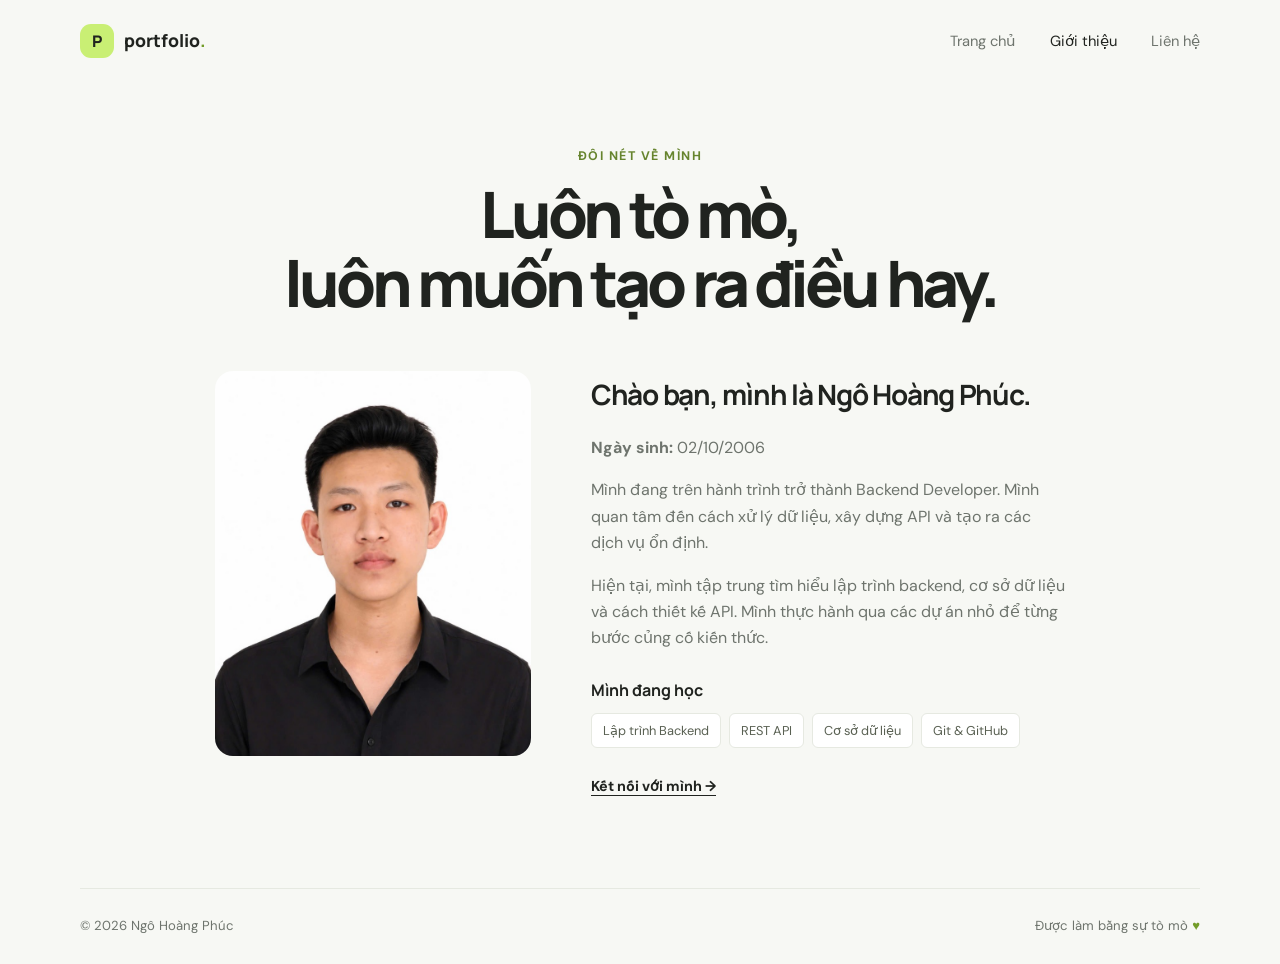
==== about.html @ 1476afaa "Initial portfolio website" ====
<!DOCTYPE html>
<html lang="vi">
<head>
    <meta charset="UTF-8">
    <meta name="viewport" content="width=device-width, initial-scale=1.0">
    <meta name="description" content="Tìm hiểu thêm về Ngô Hoàng Phúc và hành trình học phát triển backend.">
    <title>Giới thiệu — Ngô Hoàng Phúc</title>
    <link rel="icon" href="images/logo.svg" type="image/svg+xml">
    <link rel="stylesheet" href="css/style.css">
</head>
<body>
    <nav class="site-nav" aria-label="Điều hướng chính">
        <a class="brand" href="index.html" aria-label="Portfolio - Trang chủ">
            <span class="brand-mark" aria-hidden="true">P</span>
            <span>portfolio<span class="brand-dot">.</span></span>
        </a>
        <div class="nav-links">
            <a href="index.html">Trang chủ</a>
            <a href="about.html" aria-current="page">Giới thiệu</a>
            <a href="contact.html">Liên hệ</a>
        </div>
    </nav>

    <main class="page-main">
        <header class="page-heading">
            <p class="eyebrow">Đôi nét về mình</p>
            <h1>Luôn tò mò,<br>luôn muốn tạo ra điều hay.</h1>
        </header>
        <section class="about-layout">
            <div class="about-portrait">
                <img src="images/avatar.jpg" alt="Ảnh chân dung Ngô Hoàng Phúc">
            </div>
            <div class="about-copy">
                <h2>Chào bạn, mình là Ngô Hoàng Phúc.</h2>
                <p><strong>Ngày sinh:</strong> 02/10/2006</p>
                <p>Mình đang trên hành trình trở thành Backend Developer. Mình quan tâm đến cách xử lý dữ liệu, xây dựng API và tạo ra các dịch vụ ổn định.</p>
                <p>Hiện tại, mình tập trung tìm hiểu lập trình backend, cơ sở dữ liệu và cách thiết kế API. Mình thực hành qua các dự án nhỏ để từng bước củng cố kiến thức.</p>
                <h3>Mình đang học</h3>
                <ul class="skill-list">
                    <li>Lập trình Backend</li>
                    <li>REST API</li>
                    <li>Cơ sở dữ liệu</li>
                    <li>Git &amp; GitHub</li>
                </ul>
                <a class="text-link" href="contact.html">Kết nối với mình <span aria-hidden="true">→</span></a>
            </div>
        </section>
    </main>

    <footer class="site-footer">
        <span>© <span data-current-year>2026</span> Ngô Hoàng Phúc</span>
        <span>Được làm bằng sự tò mò <span class="accent" aria-label="tình yêu">♥</span></span>
    </footer>
    <script src="js/script.js"></script>
</body>
</html>
---- css/style.css ----
@import url('https://fonts.googleapis.com/css2?family=DM+Sans:wght@400;500;600;700&family=Manrope:wght@400;500;600;700;800&display=swap');

:root {
    color-scheme: light;
    --ink: #20231f;
    --muted: #6e746d;
    --paper: #f7f8f4;
    --white: #fff;
    --green: #c9ef74;
    --line: #e6e9e1;
    font-family: 'DM Sans', 'Segoe UI', sans-serif;
}

* {
    box-sizing: border-box;
}

body {
    min-width: 320px;
    margin: 0;
    color: var(--ink);
    background: var(--paper);
    line-height: 1.65;
}

a {
    color: inherit;
}

.site-nav {
    display: flex;
    width: min(1120px, calc(100% - 48px));
    min-height: 82px;
    align-items: center;
    justify-content: space-between;
    margin: 0 auto;
}

.brand {
    display: inline-flex;
    align-items: center;
    gap: 10px;
    font-family: 'Manrope', sans-serif;
    font-size: 1.1rem;
    font-weight: 800;
    text-decoration: none;
}

.brand-mark {
    display: grid;
    width: 34px;
    height: 34px;
    place-items: center;
    border-radius: 11px;
    background: var(--green);
    font-size: 1rem;
}

.brand-dot,
.accent {
    color: #739c29;
}

.nav-links {
    display: flex;
    gap: 34px;
}

.nav-links a {
    color: var(--muted);
    font-size: 0.92rem;
    text-decoration: none;
    transition: color 160ms ease;
}

.nav-links a:hover,
.nav-links a[aria-current="page"] {
    color: var(--ink);
}

.hero {
    position: relative;
    display: grid;
    width: min(1120px, calc(100% - 48px));
    min-height: 530px;
    grid-template-columns: 1.1fr 0.9fr;
    align-items: center;
    gap: 64px;
    overflow: hidden;
    margin: 0 auto;
    padding: 48px 8.5%;
    border-radius: 28px;
    background: #eaf0e2;
}

.hero-copy,
.portrait-frame {
    position: relative;
    z-index: 1;
}

.eyebrow {
    margin: 0 0 12px;
    color: #66842e;
    font-size: 0.78rem;
    font-weight: 700;
    letter-spacing: 0.12em;
    text-transform: uppercase;
}

h1,
h2,
h3,
p {
    margin-top: 0;
}

.hero h1,
.page-heading h1,
.contact-card h1 {
    margin-bottom: 20px;
    font-family: 'Manrope', sans-serif;
    font-size: clamp(2.7rem, 6vw, 4.7rem);
    font-weight: 800;
    letter-spacing: -0.065em;
    line-height: 1.08;
}

.hero-intro {
    max-width: 455px;
    margin-bottom: 30px;
    color: #555d51;
    font-size: 1.06rem;
}

.button {
    display: inline-flex;
    min-height: 50px;
    align-items: center;
    gap: 15px;
    padding: 0 21px;
    border-radius: 8px;
    background: var(--ink);
    color: var(--white);
    font-size: 0.91rem;
    font-weight: 600;
    text-decoration: none;
    transition: transform 160ms ease, background 160ms ease;
}

.button:hover {
    transform: translateY(-2px);
    background: #3c4932;
}

.hero-email {
    margin: 16px 0 0;
}

.hero-email a {
    color: #536a34;
    font-size: 0.9rem;
    font-weight: 700;
    text-decoration-thickness: 1px;
    text-underline-offset: 4px;
}

.portrait-frame {
    justify-self: center;
    width: min(100%, 300px);
    padding: 13px 13px 18px;
    transform: rotate(3deg);
    border: 1px solid rgba(32, 35, 31, 0.08);
    border-radius: 17px;
    background: var(--white);
    box-shadow: 0 24px 60px rgba(49, 62, 36, 0.13);
}

.portrait-frame img {
    display: block;
    width: 100%;
    aspect-ratio: 1 / 1.08;
    border-radius: 10px;
    background: #dce8ca;
    object-fit: cover;
}

.portrait-caption {
    display: block;
    padding-top: 12px;
    color: var(--muted);
    font-size: 0.76rem;
    text-align: center;
}

.hero-orbit {
    position: absolute;
    width: 260px;
    height: 260px;
    border: 1px solid rgba(107, 137, 65, 0.14);
    border-radius: 50%;
}

.orbit-one {
    top: -130px;
    right: -40px;
}

.orbit-two {
    right: 12%;
    bottom: -214px;
    width: 370px;
    height: 370px;
}

.section {
    width: min(1120px, calc(100% - 48px));
    margin: 0 auto;
    padding: 96px 0 104px;
}

.section-heading {
    margin-bottom: 30px;
}

.section-heading h2,
.about-copy h2 {
    margin-bottom: 0;
    font-family: 'Manrope', sans-serif;
    font-size: clamp(1.8rem, 4vw, 2.4rem);
    letter-spacing: -0.045em;
}

.project-grid {
    display: grid;
    grid-template-columns: repeat(3, 1fr);
    gap: 18px;
}

.project-card {
    min-height: 230px;
    padding: 25px;
    border: 1px solid var(--line);
    border-radius: 14px;
    background: var(--white);
}

.project-card-accent {
    background: #f0f4e8;
}

.project-number {
    display: inline-block;
    margin-bottom: 24px;
    color: #789346;
    font-size: 0.78rem;
    font-weight: 700;
}

.project-card h3 {
    margin-bottom: 8px;
    font-family: 'Manrope', sans-serif;
    font-size: 1.2rem;
}

.project-card p {
    min-height: 52px;
    margin-bottom: 18px;
    color: var(--muted);
    font-size: 0.91rem;
}

.tag {
    display: inline-block;
    padding: 4px 9px;
    border-radius: 5px;
    background: #f1f3ed;
    color: #60685b;
    font-size: 0.72rem;
    font-weight: 600;
}

.site-footer {
    display: flex;
    width: min(1120px, calc(100% - 48px));
    min-height: 76px;
    align-items: center;
    justify-content: space-between;
    margin: 0 auto;
    border-top: 1px solid var(--line);
    color: var(--muted);
    font-size: 0.82rem;
}

.page-main {
    width: min(1000px, calc(100% - 48px));
    min-height: calc(100vh - 158px);
    margin: 0 auto;
    padding: 64px 0 88px;
}

.page-heading {
    max-width: 720px;
    margin: 0 auto 54px;
    text-align: center;
}

.page-heading h1,
.contact-card h1 {
    font-size: clamp(2.6rem, 6vw, 4rem);
}

.about-layout {
    display: grid;
    grid-template-columns: 0.8fr 1.2fr;
    align-items: start;
    gap: 60px;
    max-width: 850px;
    margin: 0 auto;
}

.about-portrait {
    overflow: hidden;
    border-radius: 18px;
    background: #dce8ca;
}

.about-portrait img {
    display: block;
    width: 100%;
    aspect-ratio: 0.82;
    object-fit: cover;
}

.about-copy h2 {
    margin-bottom: 18px;
    font-size: 1.75rem;
}

.about-copy p {
    color: var(--muted);
}

.about-copy h3 {
    margin: 25px 0 10px;
    font-family: 'Manrope', sans-serif;
    font-size: 1rem;
}

.skill-list {
    display: flex;
    flex-wrap: wrap;
    gap: 8px;
    margin: 0 0 25px;
    padding: 0;
    list-style: none;
}

.skill-list li {
    padding: 6px 11px;
    border: 1px solid var(--line);
    border-radius: 6px;
    background: var(--white);
    color: #596052;
    font-size: 0.8rem;
}

.text-link {
    font-size: 0.9rem;
    font-weight: 700;
    text-decoration-thickness: 1px;
    text-underline-offset: 4px;
}

.contact-main {
    display: grid;
    place-items: center;
}

.contact-card {
    width: min(100%, 690px);
    padding: 64px 40px;
    border: 1px solid var(--line);
    border-radius: 22px;
    background: var(--white);
    text-align: center;
}

.contact-card h1 {
    margin-bottom: 20px;
}

.contact-intro {
    max-width: 470px;
    margin: 0 auto 28px;
    color: var(--muted);
}

.contact-note {
    margin: 16px 0 0;
    color: var(--muted);
    font-size: 0.77rem;
}

@media (max-width: 760px) {
    .hero {
        min-height: auto;
        grid-template-columns: 1fr;
        gap: 42px;
        padding: 56px 9%;
    }

    .hero-copy {
        text-align: center;
    }

    .hero-intro {
        margin-right: auto;
        margin-left: auto;
    }

    .portrait-frame {
        width: min(75%, 270px);
    }

    .project-grid {
        grid-template-columns: 1fr;
    }

    .project-card {
        min-height: 0;
    }

    .project-card p {
        min-height: 0;
    }

    .about-layout {
        grid-template-columns: 1fr;
        gap: 30px;
        max-width: 560px;
    }

    .about-portrait {
        width: min(75%, 330px);
        justify-self: center;
    }

    .page-main {
        padding-top: 48px;
    }
}

@media (max-width: 480px) {
    .site-nav {
        width: calc(100% - 32px);
        min-height: 72px;
    }

    .nav-links {
        gap: 14px;
    }

    .nav-links a {
        font-size: 0.79rem;
    }

    .hero,
    .section,
    .page-main,
    .site-footer {
        width: calc(100% - 32px);
    }

    .hero {
        border-radius: 18px;
        padding: 44px 7%;
    }

    .section {
        padding: 70px 0;
    }

    .site-footer {
        align-items: flex-start;
        flex-direction: column;
        justify-content: center;
        gap: 4px;
        padding: 15px 0;
    }

    .contact-card {
        padding: 44px 20px;
    }
}

@media (prefers-reduced-motion: reduce) {
    *,
    *::before,
    *::after {
        scroll-behavior: auto !important;
        transition-duration: 0.01ms !important;
    }
}
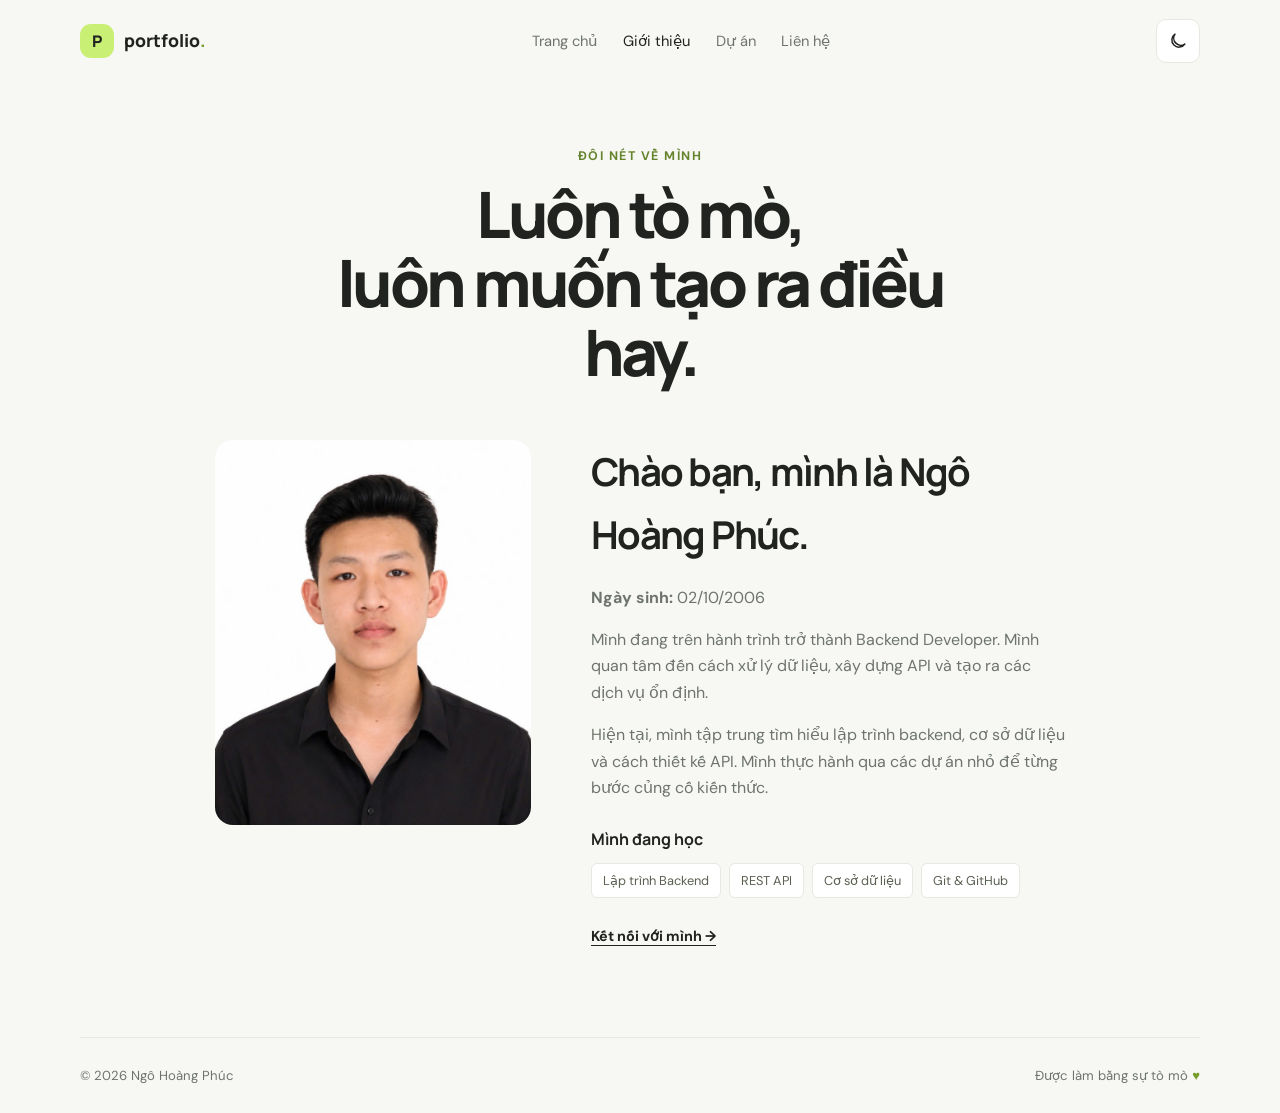
==== commit 0d3d2095: "Complete Exercise 8 portfolio updates" ====
--- a/about.html
+++ b/about.html
@@ -5,6 +5,7 @@
     <meta name="viewport" content="width=device-width, initial-scale=1.0">
     <meta name="description" content="Tìm hiểu thêm về Ngô Hoàng Phúc và hành trình học phát triển backend.">
     <title>Giới thiệu — Ngô Hoàng Phúc</title>
+    <script src="js/script.js"></script>
     <link rel="icon" href="images/logo.svg" type="image/svg+xml">
     <link rel="stylesheet" href="css/style.css">
 </head>
@@ -14,19 +15,34 @@
             <span class="brand-mark" aria-hidden="true">P</span>
             <span>portfolio<span class="brand-dot">.</span></span>
         </a>
-        <div class="nav-links">
+        <div class="nav-links" id="primary-navigation">
             <a href="index.html">Trang chủ</a>
             <a href="about.html" aria-current="page">Giới thiệu</a>
+            <a href="projects.html">Dự án</a>
             <a href="contact.html">Liên hệ</a>
+        </div>
+        <div class="nav-actions">
+            <button class="theme-toggle" type="button" data-theme-toggle aria-label="Chuyển sang chế độ tối" aria-pressed="false">
+                <svg data-theme-icon="sun" aria-hidden="true" focusable="false" viewBox="0 0 24 24">
+                    <circle cx="12" cy="12" r="4"></circle>
+                    <path d="M12 2v2m0 16v2M4.93 4.93l1.42 1.42m11.3 11.3 1.42 1.42M2 12h2m16 0h2M4.93 19.07l1.42-1.42m11.3-11.3 1.42-1.42"></path>
+                </svg>
+                <svg data-theme-icon="moon" aria-hidden="true" focusable="false" viewBox="0 0 24 24">
+                    <path d="M20.2 15.6A8.5 8.5 0 0 1 8.4 3.8 8.5 8.5 0 1 0 20.2 15.6Z"></path>
+                </svg>
+            </button>
+            <button class="nav-toggle" type="button" aria-expanded="false" aria-controls="primary-navigation" aria-label="Mở menu điều hướng">
+                <span aria-hidden="true"></span>
+            </button>
         </div>
     </nav>
 
     <main class="page-main">
-        <header class="page-heading">
+        <header class="page-heading" data-reveal>
             <p class="eyebrow">Đôi nét về mình</p>
             <h1>Luôn tò mò,<br>luôn muốn tạo ra điều hay.</h1>
         </header>
-        <section class="about-layout">
+        <section class="about-layout" data-reveal>
             <div class="about-portrait">
                 <img src="images/avatar.jpg" alt="Ảnh chân dung Ngô Hoàng Phúc">
             </div>
@@ -51,6 +67,5 @@
         <span>© <span data-current-year>2026</span> Ngô Hoàng Phúc</span>
         <span>Được làm bằng sự tò mò <span class="accent" aria-label="tình yêu">♥</span></span>
     </footer>
-    <script src="js/script.js"></script>
 </body>
 </html>
--- a/css/style.css
+++ b/css/style.css
@@ -5,10 +5,57 @@
     --ink: #20231f;
     --muted: #6e746d;
     --paper: #f7f8f4;
-    --white: #fff;
+    --surface: #fff;
     --green: #c9ef74;
     --line: #e6e9e1;
+    --accent: #739c29;
+    --eyebrow: #66842e;
+    --hero-surface: #eaf0e2;
+    --hero-ink: #555d51;
+    --link-accent: #536a34;
+    --button-hover: #3c4932;
+    --portrait-surface: #dce8ca;
+    --project-surface: #f0f4e8;
+    --project-number: #789346;
+    --tag-surface: #f1f3ed;
+    --tag-ink: #60685b;
+    --skill-ink: #596052;
+    --subtle-border: rgba(32, 35, 31, 0.08);
+    --orbit-border: rgba(107, 137, 65, 0.14);
+    --shadow: rgba(49, 62, 36, 0.13);
+    --menu-shadow: rgba(32, 35, 31, 0.12);
+    --focus-ring: rgba(115, 156, 41, 0.3);
+    --success: #42651e;
+    --error: #a12e2e;
     font-family: 'DM Sans', 'Segoe UI', sans-serif;
+}
+
+:root[data-theme="dark"] {
+    color-scheme: dark;
+    --ink: #e9eee4;
+    --muted: #a7b0a1;
+    --paper: #141813;
+    --surface: #1d241b;
+    --line: #343d31;
+    --accent: #b0db69;
+    --eyebrow: #c0dc91;
+    --hero-surface: #202a1d;
+    --hero-ink: #c5d0ba;
+    --link-accent: #c5d89d;
+    --button-hover: #d5e7b6;
+    --portrait-surface: #303d29;
+    --project-surface: #273123;
+    --project-number: #b8d78a;
+    --tag-surface: #2b3328;
+    --tag-ink: #d1dac8;
+    --skill-ink: #d1dac8;
+    --subtle-border: rgba(255, 255, 255, 0.08);
+    --orbit-border: rgba(201, 239, 116, 0.14);
+    --shadow: rgba(0, 0, 0, 0.32);
+    --menu-shadow: rgba(0, 0, 0, 0.36);
+    --focus-ring: rgba(201, 239, 116, 0.38);
+    --success: #b8db8c;
+    --error: #ff9a91;
 }
 
 * {
@@ -21,6 +68,14 @@
     color: var(--ink);
     background: var(--paper);
     line-height: 1.65;
+    transition: color 180ms ease, background-color 180ms ease;
+}
+
+img,
+svg,
+video {
+    display: block;
+    max-width: 100%;
 }
 
 a {
@@ -28,9 +83,11 @@
 }
 
 .site-nav {
+    position: relative;
+    z-index: 5;
     display: flex;
-    width: min(1120px, calc(100% - 48px));
-    min-height: 82px;
+    width: calc(100% - 32px);
+    min-height: 72px;
     align-items: center;
     justify-content: space-between;
     margin: 0 auto;
@@ -41,7 +98,7 @@
     align-items: center;
     gap: 10px;
     font-family: 'Manrope', sans-serif;
-    font-size: 1.1rem;
+    font-size: 1rem;
     font-weight: 800;
     text-decoration: none;
 }
@@ -58,39 +115,137 @@
 
 .brand-dot,
 .accent {
-    color: #739c29;
+    color: var(--accent);
+}
+
+.nav-actions {
+    display: flex;
+    align-items: center;
+    gap: 8px;
 }
 
 .nav-links {
+    position: absolute;
+    top: calc(100% - 4px);
+    right: 0;
+    display: none;
+    width: min(240px, calc(100vw - 32px));
+    flex-direction: column;
+    gap: 4px;
+    padding: 10px;
+    border: 1px solid var(--line);
+    border-radius: 12px;
+    background: var(--surface);
+    box-shadow: 0 16px 36px var(--menu-shadow);
+}
+
+.site-nav.is-open .nav-links {
     display: flex;
-    gap: 34px;
+}
+
+.nav-toggle,
+.theme-toggle {
+    display: grid;
+    width: 44px;
+    height: 44px;
+    place-items: center;
+    border: 1px solid var(--line);
+    border-radius: 10px;
+    background: var(--surface);
+    color: var(--ink);
+    cursor: pointer;
+    transition: color 180ms ease, background-color 180ms ease, border-color 180ms ease;
+}
+
+.theme-toggle svg {
+    width: 20px;
+    height: 20px;
+    fill: none;
+    stroke: currentColor;
+    stroke-linecap: round;
+    stroke-linejoin: round;
+    stroke-width: 1.8;
+}
+
+.theme-toggle [data-theme-icon="sun"] {
+    display: none;
+}
+
+:root[data-theme="dark"] .theme-toggle [data-theme-icon="sun"] {
+    display: block;
+}
+
+:root[data-theme="dark"] .theme-toggle [data-theme-icon="moon"] {
+    display: none;
+}
+
+.theme-toggle svg[hidden] {
+    display: none;
+}
+
+.nav-toggle:hover,
+.theme-toggle:hover {
+    border-color: var(--accent);
+    background: var(--tag-surface);
+}
+
+.nav-toggle span,
+.nav-toggle span::before,
+.nav-toggle span::after {
+    display: block;
+    width: 18px;
+    height: 2px;
+    border-radius: 2px;
+    background: currentColor;
+}
+
+.nav-toggle span {
+    position: relative;
+}
+
+.nav-toggle span::before,
+.nav-toggle span::after {
+    position: absolute;
+    left: 0;
+    content: '';
+}
+
+.nav-toggle span::before {
+    top: -6px;
+}
+
+.nav-toggle span::after {
+    top: 6px;
 }
 
 .nav-links a {
+    padding: 9px 10px;
+    border-radius: 7px;
     color: var(--muted);
     font-size: 0.92rem;
     text-decoration: none;
-    transition: color 160ms ease;
+    transition: color 160ms ease, background-color 160ms ease;
 }
 
 .nav-links a:hover,
 .nav-links a[aria-current="page"] {
     color: var(--ink);
+    background: var(--paper);
 }
 
 .hero {
     position: relative;
     display: grid;
-    width: min(1120px, calc(100% - 48px));
-    min-height: 530px;
-    grid-template-columns: 1.1fr 0.9fr;
+    width: calc(100% - 32px);
+    min-height: 0;
+    grid-template-columns: minmax(0, 1fr);
     align-items: center;
-    gap: 64px;
+    gap: 36px;
     overflow: hidden;
     margin: 0 auto;
-    padding: 48px 8.5%;
-    border-radius: 28px;
-    background: #eaf0e2;
+    padding: 40px 22px;
+    border-radius: 20px;
+    background: var(--hero-surface);
 }
 
 .hero-copy,
@@ -101,7 +256,7 @@
 
 .eyebrow {
     margin: 0 0 12px;
-    color: #66842e;
+    color: var(--eyebrow);
     font-size: 0.78rem;
     font-weight: 700;
     letter-spacing: 0.12em;
@@ -120,17 +275,18 @@
 .contact-card h1 {
     margin-bottom: 20px;
     font-family: 'Manrope', sans-serif;
-    font-size: clamp(2.7rem, 6vw, 4.7rem);
+    font-size: clamp(2.25rem, 9vw, 3.25rem);
     font-weight: 800;
-    letter-spacing: -0.065em;
+    letter-spacing: -0.055em;
     line-height: 1.08;
+    overflow-wrap: anywhere;
 }
 
 .hero-intro {
-    max-width: 455px;
-    margin-bottom: 30px;
-    color: #555d51;
-    font-size: 1.06rem;
+    max-width: 38rem;
+    margin: 0 auto 26px;
+    color: var(--hero-ink);
+    font-size: 1rem;
 }
 
 .button {
@@ -141,7 +297,7 @@
     padding: 0 21px;
     border-radius: 8px;
     background: var(--ink);
-    color: var(--white);
+    color: var(--surface);
     font-size: 0.91rem;
     font-weight: 600;
     text-decoration: none;
@@ -150,7 +306,8 @@
 
 .button:hover {
     transform: translateY(-2px);
-    background: #3c4932;
+    background: var(--button-hover);
+    color: var(--paper);
 }
 
 .hero-email {
@@ -158,7 +315,7 @@
 }
 
 .hero-email a {
-    color: #536a34;
+    color: var(--link-accent);
     font-size: 0.9rem;
     font-weight: 700;
     text-decoration-thickness: 1px;
@@ -167,21 +324,20 @@
 
 .portrait-frame {
     justify-self: center;
-    width: min(100%, 300px);
-    padding: 13px 13px 18px;
+    width: min(78%, 270px);
+    padding: 11px 11px 16px;
     transform: rotate(3deg);
-    border: 1px solid rgba(32, 35, 31, 0.08);
+    border: 1px solid var(--subtle-border);
     border-radius: 17px;
-    background: var(--white);
-    box-shadow: 0 24px 60px rgba(49, 62, 36, 0.13);
+    background: var(--surface);
+    box-shadow: 0 24px 60px var(--shadow);
 }
 
 .portrait-frame img {
-    display: block;
     width: 100%;
     aspect-ratio: 1 / 1.08;
     border-radius: 10px;
-    background: #dce8ca;
+    background: var(--portrait-surface);
     object-fit: cover;
 }
 
@@ -197,7 +353,7 @@
     position: absolute;
     width: 260px;
     height: 260px;
-    border: 1px solid rgba(107, 137, 65, 0.14);
+    border: 1px solid var(--orbit-border);
     border-radius: 50%;
 }
 
@@ -214,9 +370,9 @@
 }
 
 .section {
-    width: min(1120px, calc(100% - 48px));
+    width: calc(100% - 32px);
     margin: 0 auto;
-    padding: 96px 0 104px;
+    padding: 64px 0 72px;
 }
 
 .section-heading {
@@ -227,106 +383,179 @@
 .about-copy h2 {
     margin-bottom: 0;
     font-family: 'Manrope', sans-serif;
-    font-size: clamp(1.8rem, 4vw, 2.4rem);
+    font-size: clamp(1.65rem, 6vw, 2.4rem);
     letter-spacing: -0.045em;
+    overflow-wrap: anywhere;
 }
 
 .project-grid {
     display: grid;
-    grid-template-columns: repeat(3, 1fr);
-    gap: 18px;
+    grid-template-columns: minmax(0, 1fr);
+    gap: 14px;
 }
 
 .project-card {
-    min-height: 230px;
-    padding: 25px;
+    min-width: 0;
+    min-height: 0;
+    padding: 22px;
     border: 1px solid var(--line);
     border-radius: 14px;
-    background: var(--white);
+    background: var(--surface);
+    transition: color 180ms ease, background-color 180ms ease, border-color 180ms ease;
 }
 
 .project-card-accent {
-    background: #f0f4e8;
+    background: var(--project-surface);
 }
 
 .project-number {
     display: inline-block;
     margin-bottom: 24px;
-    color: #789346;
+    color: var(--project-number);
     font-size: 0.78rem;
     font-weight: 700;
 }
 
+.project-card h2,
 .project-card h3 {
     margin-bottom: 8px;
     font-family: 'Manrope', sans-serif;
     font-size: 1.2rem;
+    letter-spacing: -0.02em;
 }
 
 .project-card p {
-    min-height: 52px;
+    min-height: 0;
     margin-bottom: 18px;
     color: var(--muted);
     font-size: 0.91rem;
+    overflow-wrap: anywhere;
+}
+
+.projects-main {
+    width: min(1120px, calc(100% - 32px));
+}
+
+.projects-intro {
+    max-width: 650px;
+    margin: 0 auto;
+    color: var(--muted);
+}
+
+.project-page-grid {
+    align-items: stretch;
+    gap: 18px;
+}
+
+.project-detail-card {
+    display: flex;
+    flex-direction: column;
+}
+
+.project-thumbnail {
+    display: block;
+    width: 100%;
+    aspect-ratio: 16 / 10;
+    margin-bottom: 20px;
+    border-radius: 10px;
+    background: var(--tag-surface);
+    object-fit: cover;
+}
+
+.project-detail-card .project-number {
+    margin-bottom: 12px;
+}
+
+.project-tech-label {
+    margin-bottom: 8px;
+    color: var(--muted);
+    font-size: 0.8rem;
+    font-weight: 700;
+}
+
+.project-tech {
+    display: flex;
+    flex-wrap: wrap;
+    gap: 8px;
+    margin-bottom: 22px;
+}
+
+.project-detail-button {
+    width: 100%;
+    justify-content: center;
+    margin-top: auto;
+    border: 0;
+    font: inherit;
+}
+
+.project-detail-button:disabled {
+    transform: none;
+    background: var(--tag-surface);
+    color: var(--muted);
+    cursor: not-allowed;
 }
 
 .tag {
     display: inline-block;
     padding: 4px 9px;
     border-radius: 5px;
-    background: #f1f3ed;
-    color: #60685b;
+    background: var(--tag-surface);
+    color: var(--tag-ink);
     font-size: 0.72rem;
     font-weight: 600;
 }
 
 .site-footer {
     display: flex;
-    width: min(1120px, calc(100% - 48px));
+    width: calc(100% - 32px);
     min-height: 76px;
-    align-items: center;
-    justify-content: space-between;
+    align-items: flex-start;
+    flex-direction: column;
+    justify-content: center;
+    gap: 4px;
     margin: 0 auto;
     border-top: 1px solid var(--line);
     color: var(--muted);
     font-size: 0.82rem;
+    overflow-wrap: anywhere;
 }
 
 .page-main {
-    width: min(1000px, calc(100% - 48px));
-    min-height: calc(100vh - 158px);
+    width: calc(100% - 32px);
+    min-height: calc(100vh - 148px);
     margin: 0 auto;
-    padding: 64px 0 88px;
+    padding: 42px 0 64px;
 }
 
 .page-heading {
     max-width: 720px;
-    margin: 0 auto 54px;
+    margin: 0 auto 36px;
     text-align: center;
 }
 
 .page-heading h1,
 .contact-card h1 {
-    font-size: clamp(2.6rem, 6vw, 4rem);
+    font-size: clamp(2.15rem, 8vw, 3.2rem);
 }
 
 .about-layout {
     display: grid;
-    grid-template-columns: 0.8fr 1.2fr;
+    grid-template-columns: minmax(0, 1fr);
     align-items: start;
-    gap: 60px;
+    gap: 28px;
     max-width: 850px;
     margin: 0 auto;
 }
 
 .about-portrait {
+    width: min(78%, 330px);
+    justify-self: center;
     overflow: hidden;
     border-radius: 18px;
-    background: #dce8ca;
+    background: var(--portrait-surface);
 }
 
 .about-portrait img {
-    display: block;
     width: 100%;
     aspect-ratio: 0.82;
     object-fit: cover;
@@ -334,7 +563,8 @@
 
 .about-copy h2 {
     margin-bottom: 18px;
-    font-size: 1.75rem;
+    font-size: clamp(1.4rem, 5vw, 1.75rem);
+    overflow-wrap: anywhere;
 }
 
 .about-copy p {
@@ -360,8 +590,8 @@
     padding: 6px 11px;
     border: 1px solid var(--line);
     border-radius: 6px;
-    background: var(--white);
-    color: #596052;
+    background: var(--surface);
+    color: var(--skill-ink);
     font-size: 0.8rem;
 }
 
@@ -379,15 +609,26 @@
 
 .contact-card {
     width: min(100%, 690px);
-    padding: 64px 40px;
+    margin: 0 auto;
+    padding: 38px 20px;
     border: 1px solid var(--line);
     border-radius: 22px;
-    background: var(--white);
+    background: var(--surface);
     text-align: center;
+    transition: color 180ms ease, background-color 180ms ease, border-color 180ms ease;
 }
 
 .contact-card h1 {
     margin-bottom: 20px;
+}
+
+.contact-card > .button {
+    max-width: 100%;
+    flex-wrap: wrap;
+    justify-content: center;
+    overflow-wrap: anywhere;
+    text-align: center;
+    white-space: normal;
 }
 
 .contact-intro {
@@ -402,95 +643,219 @@
     font-size: 0.77rem;
 }
 
-@media (max-width: 760px) {
+.contact-form {
+    display: grid;
+    gap: 18px;
+    margin-top: 36px;
+    text-align: left;
+}
+
+.form-field {
+    display: grid;
+    gap: 7px;
+}
+
+.form-field label {
+    font-size: 0.88rem;
+    font-weight: 700;
+}
+
+.form-field input,
+.form-field textarea {
+    min-width: 0;
+    width: 100%;
+    min-height: 48px;
+    padding: 11px 13px;
+    border: 1px solid var(--line);
+    border-radius: 8px;
+    background: var(--paper);
+    color: var(--ink);
+    font: inherit;
+}
+
+.form-field textarea {
+    min-height: 150px;
+    resize: vertical;
+}
+
+.form-field input:focus-visible,
+.form-field textarea:focus-visible {
+    outline: 3px solid var(--focus-ring);
+    outline-offset: 2px;
+    border-color: var(--accent);
+}
+
+.contact-submit {
+    justify-self: start;
+    border: 0;
+    cursor: pointer;
+    font: inherit;
+}
+
+.contact-submit:disabled {
+    cursor: wait;
+    opacity: 0.7;
+}
+
+.form-status {
+    min-height: 1.65em;
+    margin: 0;
+    color: var(--success);
+    font-size: 0.9rem;
+    font-weight: 600;
+}
+
+.form-status[data-state="error"] {
+    color: var(--error);
+}
+
+.form-setup-note {
+    margin-top: 4px;
+}
+
+.form-setup-note code {
+    overflow-wrap: anywhere;
+}
+
+.has-reveal [data-reveal] {
+    opacity: 0;
+    transform: translateY(16px);
+    transition: opacity 520ms ease, transform 520ms cubic-bezier(0.2, 0.7, 0.2, 1);
+}
+
+.has-reveal [data-reveal].is-visible {
+    opacity: 1;
+    transform: translateY(0);
+}
+
+.has-reveal .project-card:nth-child(2) {
+    transition-delay: 70ms;
+}
+
+.has-reveal .project-card:nth-child(3) {
+    transition-delay: 140ms;
+}
+
+@media (min-width: 48rem) {
+    .site-nav {
+        width: min(1120px, calc(100% - 48px));
+        min-height: 82px;
+    }
+
+    .brand {
+        font-size: 1.1rem;
+    }
+
+    .nav-toggle {
+        display: none;
+    }
+
+    .nav-links,
+    .site-nav.is-open .nav-links {
+        position: static;
+        display: flex;
+        width: auto;
+        flex-direction: row;
+        gap: clamp(12px, 2vw, 26px);
+        padding: 0;
+        border: 0;
+        background: transparent;
+        box-shadow: none;
+    }
+
+    .nav-links a {
+        padding: 8px 0;
+    }
+
+    .nav-links a:hover,
+    .nav-links a[aria-current="page"] {
+        background: transparent;
+    }
+
     .hero {
-        min-height: auto;
-        grid-template-columns: 1fr;
-        gap: 42px;
-        padding: 56px 9%;
+        width: min(1120px, calc(100% - 48px));
+        grid-template-columns: minmax(0, 1.1fr) minmax(0, 0.9fr);
+        gap: clamp(24px, 5vw, 56px);
+        padding: 48px 7%;
+        border-radius: 28px;
     }
 
     .hero-copy {
-        text-align: center;
+        text-align: left;
+    }
+
+    .hero h1 {
+        font-size: clamp(2.7rem, 5vw, 4.7rem);
     }
 
     .hero-intro {
-        margin-right: auto;
-        margin-left: auto;
+        margin-right: 0;
+        margin-left: 0;
     }
 
     .portrait-frame {
-        width: min(75%, 270px);
+        width: min(100%, 300px);
     }
 
     .project-grid {
-        grid-template-columns: 1fr;
-    }
-
-    .project-card {
-        min-height: 0;
-    }
-
-    .project-card p {
-        min-height: 0;
+        grid-template-columns: repeat(2, minmax(0, 1fr));
     }
 
     .about-layout {
-        grid-template-columns: 1fr;
-        gap: 30px;
-        max-width: 560px;
+        grid-template-columns: minmax(0, 0.8fr) minmax(0, 1.2fr);
+        gap: clamp(28px, 5vw, 60px);
     }
 
     .about-portrait {
-        width: min(75%, 330px);
-        justify-self: center;
+        width: 100%;
     }
 
     .page-main {
-        padding-top: 48px;
-    }
-}
-
-@media (max-width: 480px) {
-    .site-nav {
-        width: calc(100% - 32px);
-        min-height: 72px;
-    }
-
-    .nav-links {
-        gap: 14px;
-    }
-
-    .nav-links a {
-        font-size: 0.79rem;
-    }
-
-    .hero,
-    .section,
-    .page-main,
+        width: min(1000px, calc(100% - 48px));
+        padding: 64px 0 88px;
+    }
+
+    .page-heading {
+        margin-bottom: 54px;
+    }
+
+    .page-heading h1,
+    .contact-card h1 {
+        font-size: clamp(2.6rem, 5vw, 4rem);
+    }
+
+    .section {
+        width: min(1120px, calc(100% - 48px));
+        padding: 88px 0 96px;
+    }
+
+    .section-heading h2,
+    .about-copy h2 {
+        font-size: clamp(1.8rem, 4vw, 2.4rem);
+    }
+
+    .contact-card {
+        padding: 56px 40px;
+    }
+
     .site-footer {
-        width: calc(100% - 32px);
-    }
-
+        width: min(1120px, calc(100% - 48px));
+        align-items: center;
+        flex-direction: row;
+        justify-content: space-between;
+        gap: 16px;
+    }
+}
+
+@media (min-width: 64rem) {
     .hero {
-        border-radius: 18px;
-        padding: 44px 7%;
-    }
-
-    .section {
-        padding: 70px 0;
-    }
-
-    .site-footer {
-        align-items: flex-start;
-        flex-direction: column;
-        justify-content: center;
-        gap: 4px;
-        padding: 15px 0;
-    }
-
-    .contact-card {
-        padding: 44px 20px;
+        min-height: 530px;
+        gap: 64px;
+        padding: 48px 8.5%;
+    }
+
+    .project-grid {
+        grid-template-columns: repeat(3, minmax(0, 1fr));
     }
 }
 
@@ -501,4 +866,10 @@
         scroll-behavior: auto !important;
         transition-duration: 0.01ms !important;
     }
-}
+
+    .has-reveal [data-reveal] {
+        opacity: 1;
+        transform: none;
+        transition: none;
+    }
+}
